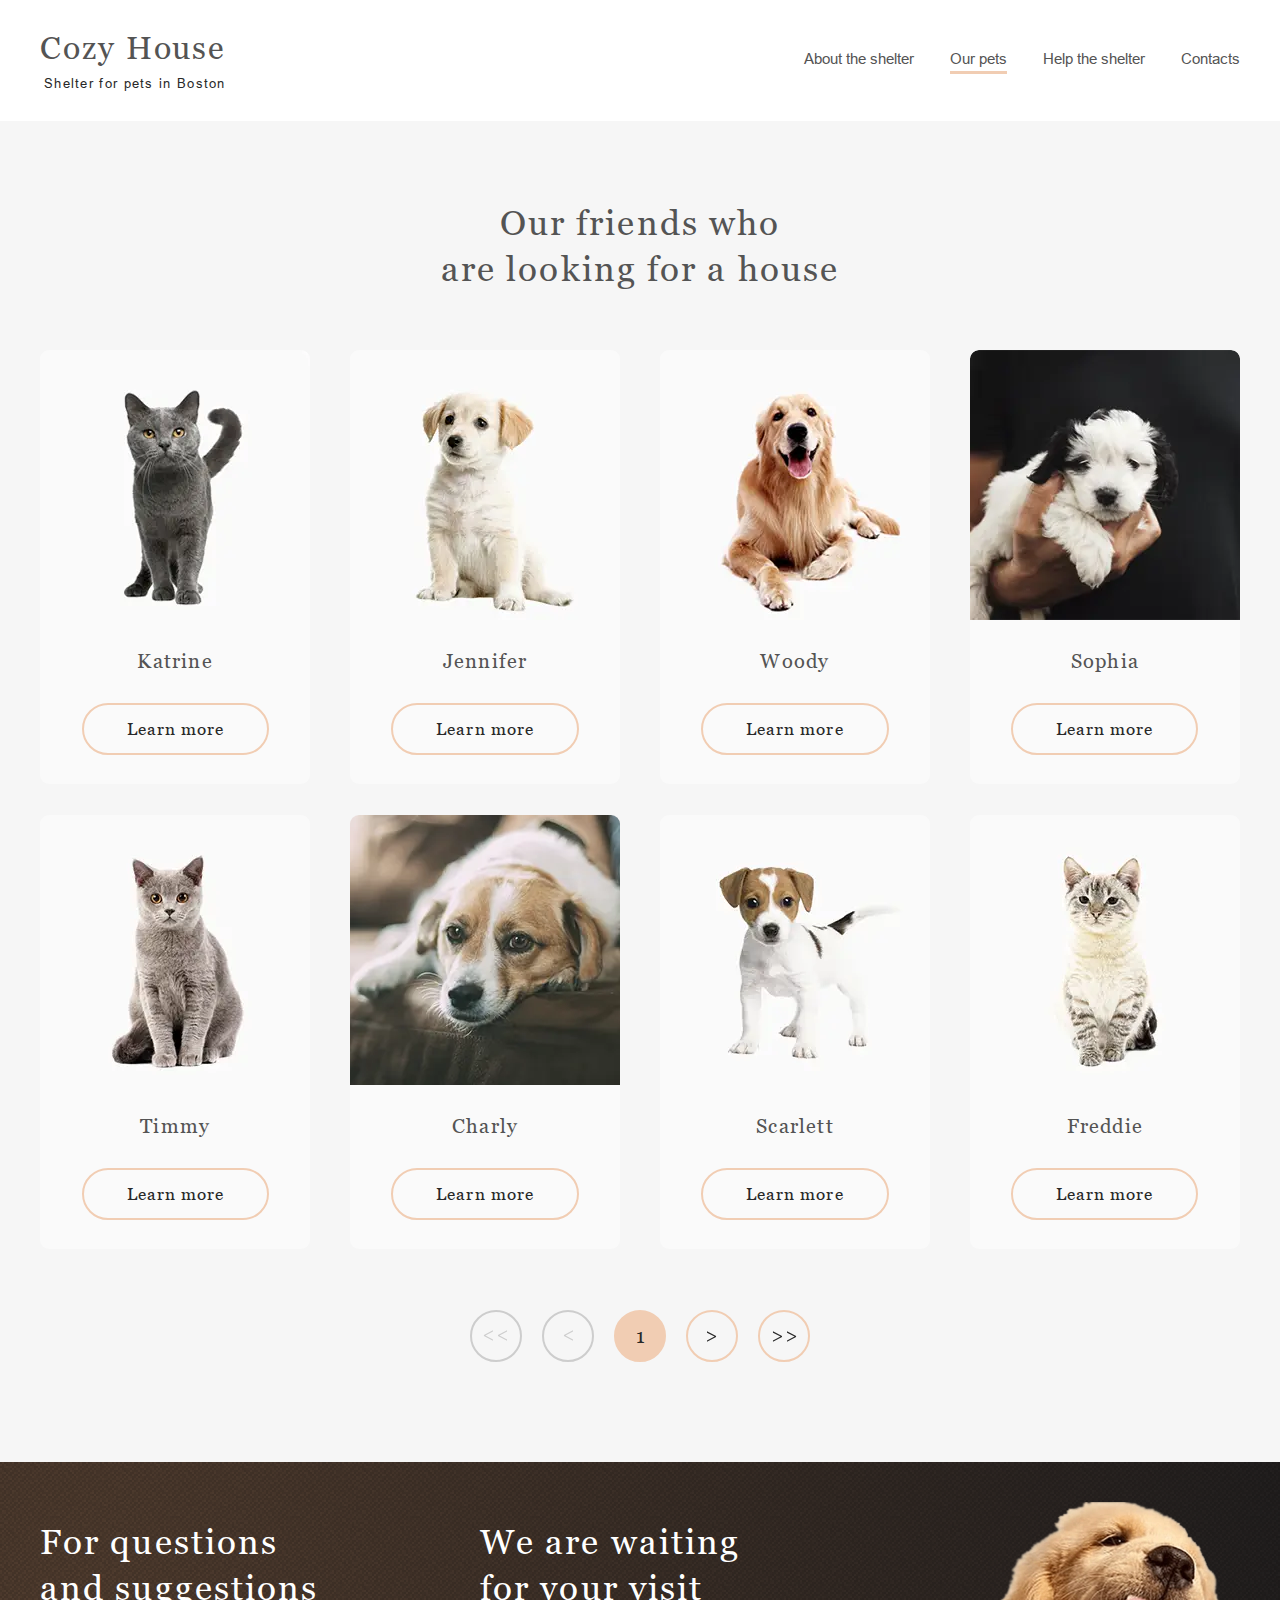
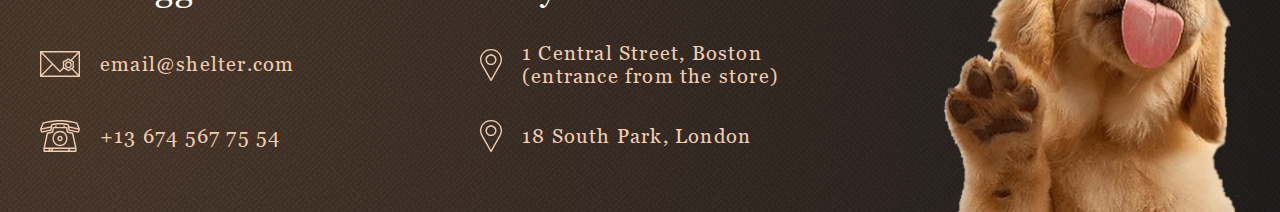
==== shelter/pets.html @ 0108ca95 "Add files via upload" ====
<!DOCTYPE html>
<html lang="en">
<head>
  <meta charset="UTF-8">
  <meta http-equiv="X-UA-Compatible" content="IE=edge">
  <meta name="viewport" content="width=device-width, initial-scale=1.0">
  <meta name="description" content="Cozy House - shelter for pets in Boston. We offer to give a chance to a little and nice puppy with an extremely wide and open heart. He or she will love you more than anybody else in the world, you will see!">
  <link rel="stylesheet" href="css/style.css">
  <link rel="icon" href="./corgi.ico">
  <title>Cozy House</title>
</head>
<body>
  <header class="header header--fixed">
    <div class="header__container container">
        <a href="index.html" class="header__logo logo logo--dark">
          Cozy House
          <span class="logo__small">Shelter for pets in&nbsp;Boston</span>
        </a>

        <nav class="header__nav nav">
          <ul class="nav__list">
            <li class="nav__item">
              <a href="index.html" class="nav__link nav__link--dark">About the shelter</a>
            </li>
            <li class="nav__item">
              <a href="pets.html" class="nav__link nav__link--active nav__link--dark">Our pets</a>
            </li>
            <li class="nav__item">
              <a href="index.html#help" class="nav__link nav__link--dark">Help the shelter</a>
            </li>
            <li class="nav__item">
              <a href="#footer" class="nav__link nav__link--dark">Contacts</a>
            </li>
          </ul>
        </nav>
    </div>
  </header>

  <main>
    <h1 class="visually-hidden">Cozy House - shelter for pets in&nbsp;Boston</h1>

    <section class="section-pets section-indent">
      <div class="container">
        <h2 class="section-pets__title title title--center">Our friends who are&nbsp;looking for a house</h2>
        <div class="section-pets__inner">
          <div class="slider slider--big">

            <ul class="slider__wrapper">
              <li class="slider__slide">
                <picture>
                  <source srcset="assets/images/katrine.webp">
                  <img class="slider__img" src="assets/images/katrine.png" width="270" height="270" alt="Katrine the cat" loading="lazy">
                </picture>

                <div class="slider__inner">
                  <h3 class="slider__title sub-title">Katrine</h3>
  
                  <button class="slider__more btn">Learn more</button>
                </div>
              </li>

              <li class="slider__slide">
                <picture>
                  <source srcset="assets/images/jennifer.webp">
                  <img class="slider__img" src="assets/images/jennifer.png" width="270" height="270" alt="Jennifer the dog" loading="lazy">
                </picture>

                <div class="slider__inner">
                  <h3 class="slider__title sub-title">Jennifer</h3>
  
                  <button class="slider__more btn">Learn more</button>
                </div>
              </li>

              <li class="slider__slide">
                <picture>
                  <source srcset="assets/images/woody.webp">
                  <img class="slider__img" src="assets/images/woody.png" width="270" height="270" alt="Woody the dog" loading="lazy">
                </picture>

                <div class="slider__inner">
                  <h3 class="slider__title sub-title">Woody</h3>
  
                  <button class="slider__more btn">Learn more</button>
                </div>
              </li>

              <li class="slider__slide">
                <picture>
                  <source srcset="assets/images/sophia.webp">
                  <img class="slider__img" src="assets/images/sophia.png" width="270" height="270" alt="Sophia the dog" loading="lazy">
                </picture>

                <div class="slider__inner">
                  <h3 class="slider__title sub-title">Sophia</h3>
  
                  <button class="slider__more btn">Learn more</button>
                </div>
              </li>

              <li class="slider__slide">
                <picture>
                  <source srcset="assets/images/timmy.webp">
                  <img class="slider__img" src="assets/images/timmy.png" width="270" height="270" alt="Timmy the cat" loading="lazy">
                </picture>

                <div class="slider__inner">
                  <h3 class="slider__title sub-title">Timmy</h3>
  
                  <button class="slider__more btn">Learn more</button>
                </div>
              </li>

              <li class="slider__slide">
                <picture>
                  <source srcset="assets/images/charly.webp">
                  <img class="slider__img" src="assets/images/charly.png" width="270" height="270" alt="Charly the dog" loading="lazy">
                </picture>

                <div class="slider__inner">
                  <h3 class="slider__title sub-title">Charly</h3>
  
                  <button class="slider__more btn">Learn more</button>
                </div>
              </li>

              <li class="slider__slide">
                <picture>
                  <source srcset="assets/images/scarlett.webp">
                  <img class="slider__img" src="assets/images/scarlett.png" width="270" height="270" alt="Scarlett the dog" loading="lazy">
                </picture>

                <div class="slider__inner">
                  <h3 class="slider__title sub-title">Scarlett</h3>
  
                  <button class="slider__more btn">Learn more</button>
                </div>
              </li>

              <li class="slider__slide">
                <picture>
                  <source srcset="assets/images/freddie.webp">
                  <img class="slider__img" src="assets/images/freddie.png" width="270" height="270" alt="Freddie the cat" loading="lazy">
                </picture>

                <div class="slider__inner">
                  <h3 class="slider__title sub-title">Freddie</h3>
  
                  <button class="slider__more btn">Learn more</button>
                </div>
              </li>
            </ul>

            <div class="slider__btns">
              <button class="slider__btn slider__btn--left-end" aria-label="First page with slides" disabled>
                <svg width="25" height="11" viewBox="0 0 25 11" fill="none" xmlns="http://www.w3.org/2000/svg">
                  <path d="M10.0055 6.08789L0.972265 10.7852V9.44727L8.48203 5.53125L0.972265 1.625V0.287109L10.0055 4.98438V6.08789ZM24.0766 6.08789L15.0434 10.7852V9.44727L22.5531 5.53125L15.0434 1.625V0.287109L24.0766 4.98438V6.08789Z" fill="currentColor"/>
                </svg>
              </button>

              <button class="slider__btn slider__btn--left" aria-label="Previosly page with slides" disabled>
                <svg width="10" height="11" viewBox="0 0 10 11" fill="none" xmlns="http://www.w3.org/2000/svg">
                  <path d="M9.04102 6.08789L0.0078125 10.7852V9.44727L7.51758 5.53125L0.0078125 1.625V0.287109L9.04102 4.98438V6.08789Z" fill="currentColor"/>
                </svg>
              </button>

              <div class="slider__pagination">
                <button class="slider__btn slider__pagination-btn slider__btn--active">1</button>
              </div>

              <button class="slider__btn slider__btn--right" aria-label="Next page with slides">
                <svg width="10" height="11" viewBox="0 0 10 11" fill="none" xmlns="http://www.w3.org/2000/svg">
                  <path d="M9.04102 6.08789L0.0078125 10.7852V9.44727L7.51758 5.53125L0.0078125 1.625V0.287109L9.04102 4.98438V6.08789Z" fill="currentColor"/>
                </svg>
              </button>

              <button class="slider__btn slider__btn--right-end" aria-label="Last page with slides">
                <svg width="25" height="11" viewBox="0 0 25 11" fill="none" xmlns="http://www.w3.org/2000/svg">
                  <path d="M10.0055 6.08789L0.972265 10.7852V9.44727L8.48203 5.53125L0.972265 1.625V0.287109L10.0055 4.98438V6.08789ZM24.0766 6.08789L15.0434 10.7852V9.44727L22.5531 5.53125L15.0434 1.625V0.287109L24.0766 4.98438V6.08789Z" fill="currentColor"/>
                </svg>
              </button>
            </div>
          </div>
        </div>
      </div>
    </section>
  </main>

  <footer class="footer" id="footer">
    <div class="footer__container container">
      <div class="footer__column contacts">
        <h2 class="footer__title title title--light">For questions and&nbsp;suggestions</h2>
        <a class="footer__link footer__link--email" href="mailto:email@shelter.com">email@shelter.com</a>
        <a class="footer__link footer__link--phone" href="tel:+136745677554">+13 674 567 75 54</a>
      </div>

      <div class="footer__column address">
        <h2 class="address__title title title--light">We are waiting for your visit</h2>
        <a class="footer__link footer__link--location" href="https://goo.gl/maps/r6TrThBDjNaEETh28" target="_blank">1 Central Street, Boston (entrance from the store)</a>
        <a class="footer__link footer__link--location" href="https://goo.gl/maps/Q8nLsqhg68Sm68zbA" target="_blank">18 South Park, London</a>
      </div>

      <picture class="footer__img">
        <source srcset="assets/images/footer-puppy.webp" type="image/webp">
        <img src="assets/images/footer-puppy.png" width="300" height="310" alt="Puppy" loading="lazy">
      </picture>
    </div>
  </footer>

  <!-- <script src="index.js" type="module"></script> -->
</body>
</html>
---- shelter/css/style.css ----
html {
  line-height: 1.15;
  /* 1 */
  -webkit-text-size-adjust: 100%;
  /* 2 */
}

/* Sections
   ========================================================================== */
/**
 * Remove the margin in all browsers.
 */
body {
  margin: 0;
}

/**
 * Render the `main` element consistently in IE.
 */
main {
  display: block;
}

/**
 * Correct the font size and margin on `h1` elements within `section` and
 * `article` contexts in Chrome, Firefox, and Safari.
 */
h1 {
  font-size: 2em;
  margin: 0.67em 0;
}

/* Grouping content
   ========================================================================== */
/**
 * 1. Add the correct box sizing in Firefox.
 * 2. Show the overflow in Edge and IE.
 */
hr {
  box-sizing: content-box;
  /* 1 */
  height: 0;
  /* 1 */
  overflow: visible;
  /* 2 */
}

/**
 * 1. Correct the inheritance and scaling of font size in all browsers.
 * 2. Correct the odd `em` font sizing in all browsers.
 */
pre {
  font-family: monospace, monospace;
  /* 1 */
  font-size: 1em;
  /* 2 */
}

/* Text-level semantics
   ========================================================================== */
/**
 * Remove the gray background on active links in IE 10.
 */
a {
  background-color: transparent;
}

/**
 * 1. Remove the bottom border in Chrome 57-
 * 2. Add the correct text decoration in Chrome, Edge, IE, Opera, and Safari.
 */
abbr[title] {
  border-bottom: none;
  /* 1 */
  text-decoration: underline;
  /* 2 */
  -webkit-text-decoration: underline dotted;
          text-decoration: underline dotted;
  /* 2 */
}

/**
 * Add the correct font weight in Chrome, Edge, and Safari.
 */
b,
strong {
  font-weight: bolder;
}

/**
 * 1. Correct the inheritance and scaling of font size in all browsers.
 * 2. Correct the odd `em` font sizing in all browsers.
 */
code,
kbd,
samp {
  font-family: monospace, monospace;
  /* 1 */
  font-size: 1em;
  /* 2 */
}

/**
 * Add the correct font size in all browsers.
 */
small {
  font-size: 80%;
}

/**
 * Prevent `sub` and `sup` elements from affecting the line height in
 * all browsers.
 */
sub,
sup {
  font-size: 75%;
  line-height: 0;
  position: relative;
  vertical-align: baseline;
}

sub {
  bottom: -0.25em;
}

sup {
  top: -0.5em;
}

/* Embedded content
   ========================================================================== */
/**
 * Remove the border on images inside links in IE 10.
 */
img {
  border-style: none;
}

/* Forms
   ========================================================================== */
/**
 * 1. Change the font styles in all browsers.
 * 2. Remove the margin in Firefox and Safari.
 */
button,
input,
optgroup,
select,
textarea {
  font-family: inherit;
  /* 1 */
  font-size: 100%;
  /* 1 */
  line-height: 1.15;
  /* 1 */
  margin: 0;
  /* 2 */
}

/**
 * Show the overflow in IE.
 * 1. Show the overflow in Edge.
 */
button,
input {
  /* 1 */
  overflow: visible;
}

/**
 * Remove the inheritance of text transform in Edge, Firefox, and IE.
 * 1. Remove the inheritance of text transform in Firefox.
 */
button,
select {
  /* 1 */
  text-transform: none;
}

/**
 * Correct the inability to style clickable types in iOS and Safari.
 */
button,
[type=button],
[type=reset],
[type=submit] {
  -webkit-appearance: button;
}

/**
 * Remove the inner border and padding in Firefox.
 */
button::-moz-focus-inner,
[type=button]::-moz-focus-inner,
[type=reset]::-moz-focus-inner,
[type=submit]::-moz-focus-inner {
  border-style: none;
  padding: 0;
}

/**
 * Restore the focus styles unset by the previous rule.
 */
button:-moz-focusring,
[type=button]:-moz-focusring,
[type=reset]:-moz-focusring,
[type=submit]:-moz-focusring {
  outline: 1px dotted ButtonText;
}

/**
 * Correct the padding in Firefox.
 */
fieldset {
  padding: 0.35em 0.75em 0.625em;
}

/**
 * 1. Correct the text wrapping in Edge and IE.
 * 2. Correct the color inheritance from `fieldset` elements in IE.
 * 3. Remove the padding so developers are not caught out when they zero out
 *    `fieldset` elements in all browsers.
 */
legend {
  box-sizing: border-box;
  /* 1 */
  color: inherit;
  /* 2 */
  display: table;
  /* 1 */
  max-width: 100%;
  /* 1 */
  padding: 0;
  /* 3 */
  white-space: normal;
  /* 1 */
}

/**
 * Add the correct vertical alignment in Chrome, Firefox, and Opera.
 */
progress {
  vertical-align: baseline;
}

/**
 * Remove the default vertical scrollbar in IE 10+.
 */
textarea {
  overflow: auto;
}

/**
 * 1. Add the correct box sizing in IE 10.
 * 2. Remove the padding in IE 10.
 */
[type=checkbox],
[type=radio] {
  box-sizing: border-box;
  /* 1 */
  padding: 0;
  /* 2 */
}

/**
 * Correct the cursor style of increment and decrement buttons in Chrome.
 */
[type=number]::-webkit-inner-spin-button,
[type=number]::-webkit-outer-spin-button {
  height: auto;
}

/**
 * 1. Correct the odd appearance in Chrome and Safari.
 * 2. Correct the outline style in Safari.
 */
[type=search] {
  -webkit-appearance: textfield;
  /* 1 */
  outline-offset: -2px;
  /* 2 */
}

/**
 * Remove the inner padding in Chrome and Safari on macOS.
 */
[type=search]::-webkit-search-decoration {
  -webkit-appearance: none;
}

/**
 * 1. Correct the inability to style clickable types in iOS and Safari.
 * 2. Change font properties to `inherit` in Safari.
 */
::-webkit-file-upload-button {
  -webkit-appearance: button;
  /* 1 */
  font: inherit;
  /* 2 */
}

/* Interactive
   ========================================================================== */
/*
 * Add the correct display in Edge, IE 10+, and Firefox.
 */
details {
  display: block;
}

/*
 * Add the correct display in all browsers.
 */
summary {
  display: list-item;
}

/* Misc
   ========================================================================== */
/**
 * Add the correct display in IE 10+.
 */
template {
  display: none;
}

/**
 * Add the correct display in IE 10.
 */
[hidden] {
  display: none;
}

@font-face {
  font-family: "Arial";
  src: url("../assets/fonts/arial-regular.woff2") format("woff2");
  font-display: swap;
  font-weight: 400;
}
@font-face {
  font-family: "Arial Italic";
  src: url("../assets/fonts/arial-italic.woff2") format("woff2");
  font-display: swap;
  font-weight: 400;
  font-style: italic;
}
@font-face {
  font-family: "Georgia";
  src: url("../assets/fonts/georgia-regular.woff2") format("woff2");
  font-display: swap;
  font-weight: 400;
}
@font-face {
  font-family: "Georgia";
  src: url("../assets/fonts/georgia-bold.woff2") format("woff2");
  font-display: swap;
  font-weight: 700;
}
@font-face {
  font-family: "Georgia";
  src: url("../assets/fonts/georgia-italic.woff2") format("woff2");
  font-display: swap;
  font-style: italic;
}
:root {
  --container-padding: 20px;
  --container-padding-tablet: 30px;
  --container-padding-mobile: 10px;
  --main-font-size: 15px;
  --font-family: "Georgia", serif;
  --secondary-font-family: "Arial", sans-serif;
  --color-primary: #f1cdb3;
  --color-primary-light: #fddcc4;
  --color-black: #000000;
  --color-white: #ffffff;
  --color-alabaster: #fafafa;
  --color-asphalt: #545454;
  --color-gray: #4c4c4c;
  --color-dark-gray: #292929;
  --color-light-gray: #f6f6f6;
  --color-silver: #cdcdcd;
  --burger-width: 50px;
  --burger-height: 26px;
  --burger-line-height: 2px;
  --transition-delay: 0.4s ease-in-out;
}

html {
  box-sizing: border-box;
  scroll-behavior: smooth;
}

*,
*::before,
*::after {
  box-sizing: border-box;
}

html,
body {
  margin: 0;
  padding: 0;
  overflow-x: hidden;
}

body {
  display: flex;
  flex-direction: column;
  justify-content: space-between;
  width: 100%;
  height: 100%;
  min-height: 100vh;
  font-family: var(--font-family);
  font-size: var(--main-font-size);
  font-style: normal;
  font-weight: 400;
  line-height: 160%;
  color: var(--color-gray);
  background-color: var(--color-white);
}

a {
  color: inherit;
  text-decoration: none;
}

img,
video {
  display: block;
  max-width: 100%;
  height: auto;
}

button,
input,
textarea,
select {
  font: inherit;
}

textarea {
  resize: none;
}

button,
[type=button],
[type=reset],
[type=submit] {
  -webkit-appearance: none;
     -moz-appearance: none;
          appearance: none;
}

.visually-hidden {
  position: absolute;
  width: 1px;
  height: 1px;
  margin: -1px;
  border: 0;
  padding: 0;
  clip: rect(0 0 0 0);
  overflow: hidden;
}

.scroll-lock {
  overflow: hidden;
  position: fixed;
}

.wrapper,
.container {
  width: 100%;
  max-width: 1240px;
  margin: 0 auto;
}

.wrapper {
  position: relative;
}

.container {
  padding: 0 var(--container-padding);
}

.section-indent {
  padding: 80px 0 100px;
}

@media (max-width: 1279px) {
  .container {
    padding: 0 var(--container-padding-tablet);
  }
}
@media (max-width: 767px) {
  .container {
    padding: 0 var(--container-padding);
  }
}
.logo {
  min-width: 185px;
  max-width: 187px;
  font-size: 32px;
  line-height: 110%;
  letter-spacing: 0.06em;
  color: var(--color-primary);
  transition: opacity var(--transition-delay);
}
.logo__small {
  display: block;
  margin-top: 11px;
  padding-left: 4px;
  font-family: var(--secondary-font-family);
  font-size: 13px;
  line-height: 110%;
  letter-spacing: 0.1em;
  color: var(--color-white);
}
.logo--dark {
  color: var(--color-asphalt);
}
.logo--dark .logo__small {
  color: var(--color-dark-gray);
}
.logo:hover {
  opacity: 0.7;
}

.title {
  max-width: 400px;
  margin: 0;
  font-size: 35px;
  line-height: 130%;
  font-weight: 400;
  letter-spacing: 0.06em;
  color: var(--color-asphalt);
}
.title--center {
  margin: 0 auto;
  text-align: center;
}
.title--light {
  color: var(--color-white);
}

.sub-title {
  margin: 0;
  font-size: 20px;
  font-weight: 400;
  letter-spacing: 0.06em;
  color: var(--color-asphalt);
}

@media (max-width: 767px) {
  .title {
    max-width: 300px;
    font-size: 25px;
  }
}
.btn {
  padding: 0;
  border: none;
  font-family: inherit;
  background: transparent;
  cursor: pointer;
  display: inline-block;
  padding: 12px 43px;
  border: 2px solid var(--color-primary);
  border-radius: 100px;
  font-size: 17px;
  letter-spacing: 0.06em;
  color: var(--color-dark-gray);
  background-color: transparent;
  transition: background-color var(--transition-delay);
}
.btn:hover {
  border-color: var(--color-primary-light);
  background-color: var(--color-primary-light);
}
.btn--fill {
  border-color: transparent;
  color: var(--color-gold);
  background-color: var(--color-primary);
}
.btn--fill:hover {
  border-color: transparent;
}
.btn:active {
  opacity: 0.7;
}

.slider {
  position: relative;
  display: flex;
  align-items: center;
  padding: 40px 0;
}
.slider__wrapper {
  margin: 0;
  padding: 0;
  list-style: none;
  display: flex;
  flex-wrap: wrap;
  justify-content: center;
  -moz-column-gap: 9.09%;
       column-gap: 9.09%;
  max-width: 990px;
  width: 100%;
  margin: 0 auto;
}
.slider__btn {
  display: flex;
  justify-content: center;
  align-items: center;
  flex-shrink: 0;
  width: 52px;
  height: 52px;
  border: 2px solid var(--color-primary);
  border-radius: 50%;
  color: var(--color-dark-gray);
  background-color: transparent;
  transition: background-color var(--transition-delay), border var(--transition-delay);
  cursor: pointer;
}
.slider__btn--left {
  transform: rotate(180deg);
}
.slider__btn[disabled] {
  border-color: var(--color-silver);
  color: var(--color-silver);
  cursor: auto;
}
.slider__btn:hover:not([disabled], .slider__btn--active) {
  border-color: var(--color-primary-light);
  background-color: var(--color-primary-light);
}
.slider__btn--active {
  background-color: var(--color-primary);
  cursor: auto;
}
.slider__slide {
  max-width: 270px;
  border-radius: 9px;
  text-align: center;
  background-color: var(--color-alabaster);
  transition: background-color var(--transition-delay), box-shadow var(--transition-delay);
  overflow: hidden;
  cursor: pointer;
}
.slider__slide:hover {
  background-color: var(--color-white);
  box-shadow: 0 2px 35px 14px rgba(13, 13, 13, 0.04);
}
.slider__slide:hover .slider__more {
  border-color: var(--color-primary-light);
  background-color: var(--color-primary-light);
}
.slider__img {
  height: 100%;
  max-height: 270px;
}
.slider__inner {
  padding: 29px 41px;
}
.slider__title {
  margin-bottom: 30px;
}

.slider--big {
  flex-wrap: wrap;
  padding-bottom: 0;
}
.slider--big .slider__wrapper {
  display: grid;
  grid-template-columns: repeat(auto-fit, minmax(270px, 1fr));
  justify-items: center;
  max-width: 100%;
  margin-bottom: 61px;
  -moz-column-gap: 3.3%;
       column-gap: 3.3%;
  row-gap: 31px;
}
.slider--big .slider__btns {
  display: flex;
  flex-wrap: wrap;
  -moz-column-gap: 20px;
       column-gap: 20px;
  margin: 0 auto;
}
.slider--big .slider__pagination-btn {
  font-size: 20px;
}
.slider--big .slider__btn--left-end {
  transform: rotate(180deg);
}

.header {
  position: relative;
}
.header__container {
  position: absolute;
  left: 50%;
  transform: translateX(-50%);
  display: flex;
  flex-wrap: wrap;
  justify-content: space-between;
  align-items: center;
  padding: 60px var(--container-padding);
}
.header--fixed {
  position: fixed;
  width: 100%;
  background-color: var(--color-white);
  z-index: 10;
}
.header--fixed .header__container {
  position: static;
  left: auto;
  padding-top: 30px;
  padding-bottom: 30px;
  transform: none;
}

.nav__list {
  margin: 0;
  padding: 0;
  list-style: none;
  display: flex;
  flex-wrap: wrap;
}
.nav__item:not(:last-child) {
  margin-right: 36px;
}
.nav__link {
  display: block;
  font-family: var(--secondary-font-family);
  color: var(--color-silver);
  transition: color var(--transition-delay);
}
.nav__link:hover:not(.nav__link--active) {
  color: var(--color-alabaster);
}
.nav__link--active {
  border-bottom: 3px solid var(--color-primary);
  color: var(--color-alabaster);
  cursor: inherit;
}
.nav__link--dark {
  color: var(--color-asphalt);
}
.nav__link--dark:hover:not(.nav__link--active) {
  color: var(--color-dark-gray);
}

.section-pets {
  padding-top: 200px;
  background-color: #f6f6f6;
}
.section-pets__title {
  margin-bottom: 19px;
}

.hero {
  padding-top: 180px;
  background: url("../assets/images/noise_transparent@2x.png"), radial-gradient(100% 215.42% at 0% 0%, #5B483A 0%, #262425 100%);
}
.hero__container {
  display: flex;
  flex-wrap: wrap;
  justify-content: center;
  gap: 120px 42px;
}
.hero__descr {
  max-width: 460px;
  padding-top: 163px;
}
.hero__slogan {
  display: block;
  max-width: 310px;
  margin-bottom: 42px;
  font-size: 44px;
  line-height: 130%;
  font-weight: 400;
  color: var(--color-white);
}
.hero__text {
  margin-bottom: 42px;
  font-family: var(--secondary-font-family);
  color: var(--color-silver);
}

.about__container {
  display: flex;
  flex-wrap: wrap;
  justify-content: center;
  gap: 80px 120px;
  max-width: 851px;
  padding: 0;
}
.about__text-wrapper {
  max-width: 430px;
  padding-top: 15px;
}
.about__title {
  margin-bottom: 23px;
}
.about__text {
  margin: 0;
  font-family: var(--secondary-font-family);
}
.about__text:not(:last-child) {
  margin-bottom: 25px;
}

.our-friends {
  background-color: var(--color-light-gray);
}
.our-friends__slider {
  margin-bottom: 21px;
}
.our-friends__title {
  margin-bottom: 19px;
}
.our-friends__btn {
  display: block;
  max-width: 262px;
  margin: 0 auto;
}

.help__title {
  max-width: 340px;
  margin-bottom: 59px;
}
.help__list {
  margin: 0;
  padding: 0;
  list-style: none;
  display: flex;
  flex-wrap: wrap;
  justify-content: center;
  gap: 55px 11.63%;
  max-width: 1026px;
  margin: 0 auto;
}
.help__item {
  min-width: 60px;
  max-width: 168px;
  padding-top: 90px;
  font-size: 20px;
  line-height: 115%;
  text-align: center;
  letter-spacing: 0.06em;
  background-image: url("../assets/images/icon-pet-food.svg");
  background-repeat: no-repeat;
  background-size: 60px 60px;
  background-position: center top;
}
.help__item:nth-child(2) {
  background-image: url("../assets/images/icon-transportation.svg");
}
.help__item:nth-child(3) {
  background-image: url("../assets/images/icon-toys.svg");
}
.help__item:nth-child(4) {
  background-image: url("../assets/images/icon-bowls-and-cups.svg");
}
.help__item:nth-child(5) {
  background-image: url("../assets/images/icon-shampoos.svg");
}
.help__item:nth-child(6) {
  background-image: url("../assets/images/icon-vitamins.svg");
}
.help__item:nth-child(7) {
  background-image: url("../assets/images/icon-medicines.svg");
}
.help__item:nth-child(8) {
  background-image: url("../assets/images/icon-collars-leashes.svg");
}
.help__item:nth-child(9) {
  background-image: url("../assets/images/icon-sleeping-area.svg");
}

.in-addition {
  background-color: var(--color-light-gray);
}
.in-addition__container {
  display: flex;
  flex-wrap: wrap;
  justify-content: center;
  gap: 60px 30px;
  max-width: 953px;
}
.in-addition__img {
  padding-top: 11px;
}
.in-addition__info-wrapper {
  max-width: 378px;
}
.in-addition__title {
  max-width: 300px;
  margin-bottom: 16px;
  letter-spacing: 0.06em;
}
.in-addition__descr {
  margin: 0;
  margin-bottom: 16px;
  letter-spacing: 0.06em;
}
.in-addition__card {
  display: inline-block;
  margin-bottom: 20px;
  padding: 10px 15px 10px 60px;
  border-radius: 9px;
  font-size: 20px;
  line-height: 115%;
  letter-spacing: 0.06em;
  color: var(--color-asphalt);
  background-color: var(--color-primary);
  background-image: url("../assets/images/icon-credit-card.svg");
  background-repeat: no-repeat;
  background-position: 5% center;
  transition: background-color var(--transition-delay);
}
.in-addition__card:hover {
  background-color: var(--color-primary-light);
}
.in-addition__info {
  margin: 0;
  font-family: var(--secondary-font-family);
  font-size: 12px;
  line-height: 18px;
  font-style: italic;
  color: #b2b2b2;
}

.address__title {
  margin-bottom: 32px;
}

.footer {
  padding-top: 40px;
  background: url("../assets/images/noise_transparent@2x.png"), radial-gradient(110.67% 538.64% at 5.73% 50%, #513D2F 0%, #1A1A1C 100%);
}
.footer__container {
  display: grid;
  grid-template-columns: repeat(auto-fit, minmax(270px, 1fr));
  -moz-column-gap: 10%;
       column-gap: 10%;
  row-gap: 65px;
}
.footer__column {
  padding-top: 17px;
  font-style: normal;
}
.footer__img {
  justify-self: end;
}
.footer__title {
  margin-bottom: 38px;
}
.footer__link {
  display: flex;
  align-items: center;
  min-height: 32px;
  font-size: 20px;
  line-height: 115%;
  letter-spacing: 0.06em;
  color: var(--color-primary);
  transition: opacity var(--transition-delay);
}
.footer__link::before {
  content: "";
  display: inline-block;
  min-width: 22px;
  height: 32px;
  margin-right: 20px;
  background-image: url("../assets/images/icon-marker.svg");
  background-repeat: no-repeat;
  background-position: left center;
}
.footer__link--email::before {
  width: 40px;
  background-image: url("../assets/images/icon-email.svg");
}
.footer__link--phone::before {
  width: 40px;
  background-image: url("../assets/images/icon-phone.svg");
}
.footer__link:not(:last-child) {
  margin-bottom: 40px;
}
.footer__link--location:not(:last-child) {
  margin-bottom: 32px;
}
.footer__link:hover {
  opacity: 0.7;
}/*# sourceMappingURL=style.css.map */
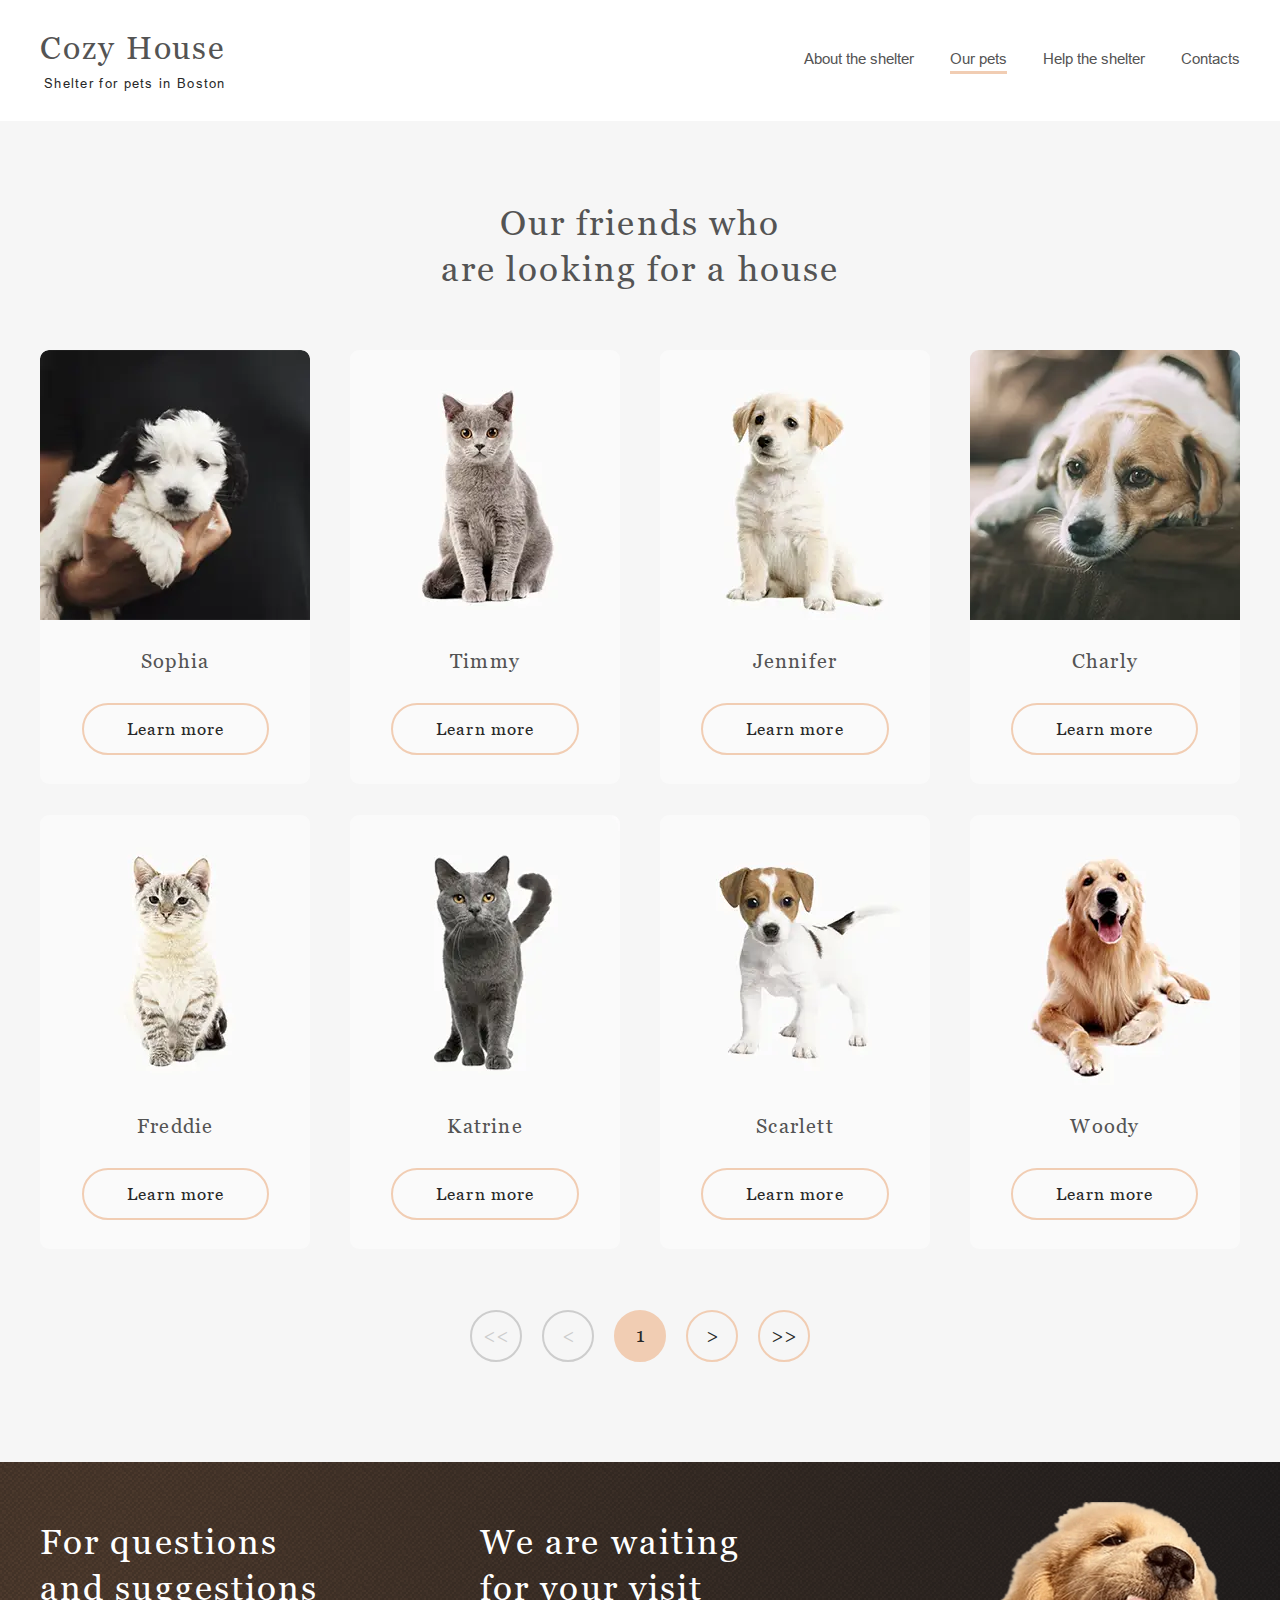
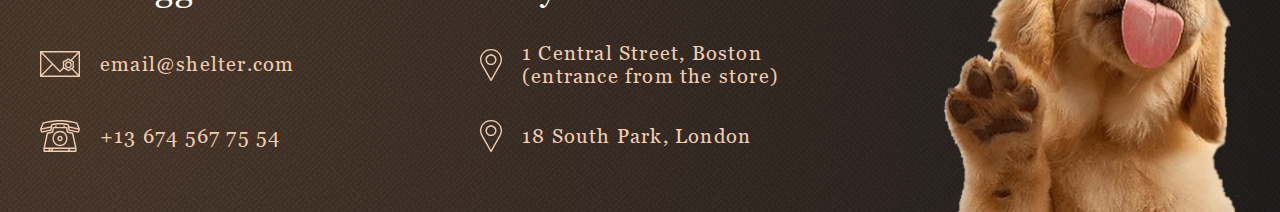
==== commit 41c4eabf: "Add files via upload" ====
--- a/shelter/pets.html
+++ b/shelter/pets.html
@@ -6,10 +6,10 @@
   <meta name="viewport" content="width=device-width, initial-scale=1.0">
   <meta name="description" content="Cozy House - shelter for pets in Boston. We offer to give a chance to a little and nice puppy with an extremely wide and open heart. He or she will love you more than anybody else in the world, you will see!">
   <link rel="stylesheet" href="css/style.css">
-  <link rel="icon" href="./corgi.ico">
+  <link rel="icon" href="./favicon.ico">
   <title>Cozy House</title>
 </head>
-<body>
+<body class="body">
   <header class="header header--fixed">
     <div class="header__container container">
         <a href="index.html" class="header__logo logo logo--dark">
@@ -17,7 +17,16 @@
           <span class="logo__small">Shelter for pets in&nbsp;Boston</span>
         </a>
 
+        <button class="header__burger burger burger--dark">
+          <span class="burger__line"></span>
+        </button>
+
         <nav class="header__nav nav">
+          <a href="index.html" class="nav__logo logo logo--dark">
+            Cozy House
+            <span class="logo__small">Shelter for pets in&nbsp;Boston</span>
+          </a>
+
           <ul class="nav__list">
             <li class="nav__item">
               <a href="index.html" class="nav__link nav__link--dark">About the shelter</a>
@@ -46,122 +55,16 @@
           <div class="slider slider--big">
 
             <ul class="slider__wrapper">
-              <li class="slider__slide">
-                <picture>
-                  <source srcset="assets/images/katrine.webp">
-                  <img class="slider__img" src="assets/images/katrine.png" width="270" height="270" alt="Katrine the cat" loading="lazy">
-                </picture>
-
-                <div class="slider__inner">
-                  <h3 class="slider__title sub-title">Katrine</h3>
-  
-                  <button class="slider__more btn">Learn more</button>
-                </div>
-              </li>
-
-              <li class="slider__slide">
-                <picture>
-                  <source srcset="assets/images/jennifer.webp">
-                  <img class="slider__img" src="assets/images/jennifer.png" width="270" height="270" alt="Jennifer the dog" loading="lazy">
-                </picture>
-
-                <div class="slider__inner">
-                  <h3 class="slider__title sub-title">Jennifer</h3>
-  
-                  <button class="slider__more btn">Learn more</button>
-                </div>
-              </li>
-
-              <li class="slider__slide">
-                <picture>
-                  <source srcset="assets/images/woody.webp">
-                  <img class="slider__img" src="assets/images/woody.png" width="270" height="270" alt="Woody the dog" loading="lazy">
-                </picture>
-
-                <div class="slider__inner">
-                  <h3 class="slider__title sub-title">Woody</h3>
-  
-                  <button class="slider__more btn">Learn more</button>
-                </div>
-              </li>
-
-              <li class="slider__slide">
-                <picture>
-                  <source srcset="assets/images/sophia.webp">
-                  <img class="slider__img" src="assets/images/sophia.png" width="270" height="270" alt="Sophia the dog" loading="lazy">
-                </picture>
-
-                <div class="slider__inner">
-                  <h3 class="slider__title sub-title">Sophia</h3>
-  
-                  <button class="slider__more btn">Learn more</button>
-                </div>
-              </li>
-
-              <li class="slider__slide">
-                <picture>
-                  <source srcset="assets/images/timmy.webp">
-                  <img class="slider__img" src="assets/images/timmy.png" width="270" height="270" alt="Timmy the cat" loading="lazy">
-                </picture>
-
-                <div class="slider__inner">
-                  <h3 class="slider__title sub-title">Timmy</h3>
-  
-                  <button class="slider__more btn">Learn more</button>
-                </div>
-              </li>
-
-              <li class="slider__slide">
-                <picture>
-                  <source srcset="assets/images/charly.webp">
-                  <img class="slider__img" src="assets/images/charly.png" width="270" height="270" alt="Charly the dog" loading="lazy">
-                </picture>
-
-                <div class="slider__inner">
-                  <h3 class="slider__title sub-title">Charly</h3>
-  
-                  <button class="slider__more btn">Learn more</button>
-                </div>
-              </li>
-
-              <li class="slider__slide">
-                <picture>
-                  <source srcset="assets/images/scarlett.webp">
-                  <img class="slider__img" src="assets/images/scarlett.png" width="270" height="270" alt="Scarlett the dog" loading="lazy">
-                </picture>
-
-                <div class="slider__inner">
-                  <h3 class="slider__title sub-title">Scarlett</h3>
-  
-                  <button class="slider__more btn">Learn more</button>
-                </div>
-              </li>
-
-              <li class="slider__slide">
-                <picture>
-                  <source srcset="assets/images/freddie.webp">
-                  <img class="slider__img" src="assets/images/freddie.png" width="270" height="270" alt="Freddie the cat" loading="lazy">
-                </picture>
-
-                <div class="slider__inner">
-                  <h3 class="slider__title sub-title">Freddie</h3>
-  
-                  <button class="slider__more btn">Learn more</button>
-                </div>
-              </li>
+              
             </ul>
 
             <div class="slider__btns">
               <button class="slider__btn slider__btn--left-end" aria-label="First page with slides" disabled>
-                <svg width="25" height="11" viewBox="0 0 25 11" fill="none" xmlns="http://www.w3.org/2000/svg">
-                  <path d="M10.0055 6.08789L0.972265 10.7852V9.44727L8.48203 5.53125L0.972265 1.625V0.287109L10.0055 4.98438V6.08789ZM24.0766 6.08789L15.0434 10.7852V9.44727L22.5531 5.53125L15.0434 1.625V0.287109L24.0766 4.98438V6.08789Z" fill="currentColor"/>
-                </svg>
+                  &lt;&lt;
               </button>
 
               <button class="slider__btn slider__btn--left" aria-label="Previosly page with slides" disabled>
-                <svg width="10" height="11" viewBox="0 0 10 11" fill="none" xmlns="http://www.w3.org/2000/svg">
-                  <path d="M9.04102 6.08789L0.0078125 10.7852V9.44727L7.51758 5.53125L0.0078125 1.625V0.287109L9.04102 4.98438V6.08789Z" fill="currentColor"/>
-                </svg>
+                &lt;
               </button>
 
               <div class="slider__pagination">
@@ -169,14 +72,11 @@
               </div>
 
               <button class="slider__btn slider__btn--right" aria-label="Next page with slides">
-                <svg width="10" height="11" viewBox="0 0 10 11" fill="none" xmlns="http://www.w3.org/2000/svg">
-                  <path d="M9.04102 6.08789L0.0078125 10.7852V9.44727L7.51758 5.53125L0.0078125 1.625V0.287109L9.04102 4.98438V6.08789Z" fill="currentColor"/>
-                </svg>
+                &gt;
               </button>
 
               <button class="slider__btn slider__btn--right-end" aria-label="Last page with slides">
-                <svg width="25" height="11" viewBox="0 0 25 11" fill="none" xmlns="http://www.w3.org/2000/svg">
-                  <path d="M10.0055 6.08789L0.972265 10.7852V9.44727L8.48203 5.53125L0.972265 1.625V0.287109L10.0055 4.98438V6.08789ZM24.0766 6.08789L15.0434 10.7852V9.44727L22.5531 5.53125L15.0434 1.625V0.287109L24.0766 4.98438V6.08789Z" fill="currentColor"/>
+                  &gt;&gt;
                 </svg>
               </button>
             </div>
@@ -189,7 +89,7 @@
   <footer class="footer" id="footer">
     <div class="footer__container container">
       <div class="footer__column contacts">
-        <h2 class="footer__title title title--light">For questions and&nbsp;suggestions</h2>
+        <h2 class="footer__title title title--light">For questions and suggestions</h2>
         <a class="footer__link footer__link--email" href="mailto:email@shelter.com">email@shelter.com</a>
         <a class="footer__link footer__link--phone" href="tel:+136745677554">+13 674 567 75 54</a>
       </div>
@@ -200,13 +100,39 @@
         <a class="footer__link footer__link--location" href="https://goo.gl/maps/Q8nLsqhg68Sm68zbA" target="_blank">18 South Park, London</a>
       </div>
 
-      <picture class="footer__img">
+      <picture class="footer__picture">
         <source srcset="assets/images/footer-puppy.webp" type="image/webp">
-        <img src="assets/images/footer-puppy.png" width="300" height="310" alt="Puppy" loading="lazy">
+        <img class="footer__img" src="assets/images/footer-puppy.png" width="300" height="310" alt="Puppy" loading="lazy">
       </picture>
     </div>
   </footer>
 
-  <!-- <script src="index.js" type="module"></script> -->
+  <section class="popup">
+    <button class="popup__btn" aria-label="Close popup"></button>
+
+    <div class="popup__content">
+      <picture class="popup__picture">
+        <source srcset="assets/images/jennifer.webp">
+        <img class="popup__img" src="assets/images/jennifer.png" width="500" height="500" alt="Jennifer the cat" loading="lazy">
+      </picture>
+
+      <div class="popup__description">
+        <h2 class="popup__title">Jennifer</h2>
+
+        <p class="popup__type">Dog - Labrador</p>
+
+        <p class="popup__descr">Jennifer is a sweet 2 months old Labrador that is patiently waiting to find a new forever home. This girl really enjoys being able to go outside to run and play, but won't hesitate to play up a storm in the house if she has all of her favorite toys.</p>
+
+        <ul class="popup__list">
+          <li class="popup__item"><span class="popup__bold">Age: </span><span class="popup__normal">2 months</span></li>
+          <li class="popup__item"><span class="popup__bold">Inoculations: </span><span class="popup__normal">none</span></li>
+          <li class="popup__item"><span class="popup__bold">Diseases: </span><span class="popup__normal">none</span></li>
+          <li class="popup__item"><span class="popup__bold">Parasites: </span><span class="popup__normal">none</span></li>
+        </ul>
+      </div>
+    </div>
+  </section>
+
+  <script src="index.js" type="module"></script>
 </body>
 </html>--- a/shelter/css/style.css
+++ b/shelter/css/style.css
@@ -379,8 +379,8 @@
   --color-dark-gray: #292929;
   --color-light-gray: #f6f6f6;
   --color-silver: #cdcdcd;
-  --burger-width: 50px;
-  --burger-height: 26px;
+  --burger-width: 30px;
+  --burger-height: 22px;
   --burger-line-height: 2px;
   --transition-delay: 0.4s ease-in-out;
 }
@@ -397,13 +397,13 @@
 }
 
 html,
-body {
+.body {
   margin: 0;
   padding: 0;
   overflow-x: hidden;
 }
 
-body {
+.body {
   display: flex;
   flex-direction: column;
   justify-content: space-between;
@@ -467,18 +467,18 @@
   position: fixed;
 }
 
-.wrapper,
+.scroll-lock-overflow {
+  overflow: hidden;
+}
+
+.hidden {
+  display: none;
+}
+
 .container {
   width: 100%;
   max-width: 1240px;
   margin: 0 auto;
-}
-
-.wrapper {
-  position: relative;
-}
-
-.container {
   padding: 0 var(--container-padding);
 }
 
@@ -493,7 +493,15 @@
 }
 @media (max-width: 767px) {
   .container {
-    padding: 0 var(--container-padding);
+    padding: 0 var(--container-padding-mobile);
+  }
+
+  .section-indent {
+    padding: 42px 0;
+  }
+
+  .mobile-only {
+    display: block;
   }
 }
 .logo {
@@ -552,8 +560,10 @@
 
 @media (max-width: 767px) {
   .title {
-    max-width: 300px;
+    max-width: 290px;
+    margin: 0 auto;
     font-size: 25px;
+    text-align: center;
   }
 }
 .btn {
@@ -592,20 +602,28 @@
   position: relative;
   display: flex;
   align-items: center;
-  padding: 40px 0;
+}
+.slider__container {
+  width: 990px;
+  margin: 0 auto;
+  overflow: hidden;
 }
 .slider__wrapper {
   margin: 0;
   padding: 0;
   list-style: none;
   display: flex;
-  flex-wrap: wrap;
-  justify-content: center;
   -moz-column-gap: 9.09%;
        column-gap: 9.09%;
   max-width: 990px;
   width: 100%;
   margin: 0 auto;
+}
+.slider__wrapper--carousel {
+  position: relative;
+  left: -990px;
+  -moz-column-gap: 0;
+       column-gap: 0;
 }
 .slider__btn {
   display: flex;
@@ -616,6 +634,7 @@
   height: 52px;
   border: 2px solid var(--color-primary);
   border-radius: 50%;
+  font-size: 20px;
   color: var(--color-dark-gray);
   background-color: transparent;
   transition: background-color var(--transition-delay), border var(--transition-delay);
@@ -636,6 +655,15 @@
 .slider__btn--active {
   background-color: var(--color-primary);
   cursor: auto;
+}
+.slider__slide-wrapper {
+  display: flex;
+  -moz-column-gap: 9.09%;
+       column-gap: 9.09%;
+  justify-content: center;
+  flex-shrink: 0;
+  width: 100%;
+  padding: 40px 0;
 }
 .slider__slide {
   max-width: 270px;
@@ -674,10 +702,12 @@
   grid-template-columns: repeat(auto-fit, minmax(270px, 1fr));
   justify-items: center;
   max-width: 100%;
-  margin-bottom: 61px;
+  margin-bottom: 21px;
+  padding: 40px 0;
   -moz-column-gap: 3.3%;
        column-gap: 3.3%;
   row-gap: 31px;
+  overflow-y: hidden;
 }
 .slider--big .slider__btns {
   display: flex;
@@ -686,13 +716,444 @@
        column-gap: 20px;
   margin: 0 auto;
 }
-.slider--big .slider__pagination-btn {
+.slider--big .slider__btn {
+  padding-bottom: 4px;
+}
+.slider--big .slider__btn--left {
+  transform: rotate(0);
+}
+
+@media (max-width: 1279px) {
+  .slider__container {
+    width: 580px;
+  }
+  .slider__wrapper {
+    -moz-column-gap: 0;
+         column-gap: 0;
+    max-width: 580px;
+  }
+  .slider__wrapper--carousel {
+    left: -580px;
+  }
+  .slider__slide-wrapper {
+    -moz-column-gap: 7%;
+         column-gap: 7%;
+  }
+  .slider__slide-wrapper .slider__slide:last-of-type {
+    display: none;
+  }
+
+  .slider--big {
+    max-width: 602px;
+    margin: 0 auto;
+    padding-top: 10px;
+  }
+  .slider--big .slider__wrapper {
+    grid-template-columns: repeat(2, 1fr);
+    margin: 0 auto;
+    margin-bottom: 41px;
+  }
+}
+@media (max-width: 767px) {
+  .slider {
+    flex-wrap: wrap;
+    justify-content: center;
+    -moz-column-gap: 80px;
+         column-gap: 80px;
+    row-gap: 21px;
+    padding: 22px 0;
+  }
+  .slider.our-friends__slider {
+    max-width: 300px;
+  }
+  .slider__container {
+    width: 300px;
+  }
+  .slider__wrapper {
+    -moz-column-gap: 0;
+         column-gap: 0;
+    max-width: 300px;
+  }
+  .slider__wrapper--carousel {
+    left: -300px;
+  }
+  .slider__slide-wrapper {
+    -moz-column-gap: 0;
+         column-gap: 0;
+  }
+  .slider__slide-wrapper .slider__slide:nth-of-type(-n+1) {
+    display: none;
+  }
+  .slider__btn {
+    order: 2;
+  }
+
+  .slider--big {
+    row-gap: 2px;
+  }
+  .slider--big .slider__wrapper {
+    grid-template-columns: 1fr;
+  }
+  .slider--big .slider__btns {
+    -moz-column-gap: 10px;
+         column-gap: 10px;
+  }
+  .slider--big .slider__btn {
+    order: 0;
+  }
+}
+.transition-right {
+  -webkit-animation-name: move-right;
+          animation-name: move-right;
+  -webkit-animation-duration: 0.6s;
+          animation-duration: 0.6s;
+  -webkit-animation-timing-function: ease-in;
+          animation-timing-function: ease-in;
+}
+
+.transition-left {
+  -webkit-animation-name: move-left;
+          animation-name: move-left;
+  -webkit-animation-duration: 0.8s;
+          animation-duration: 0.8s;
+  -webkit-animation-timing-function: ease-in;
+          animation-timing-function: ease-in;
+}
+
+@-webkit-keyframes move-right {
+  from {
+    left: -900px;
+  }
+  to {
+    left: -1800px;
+  }
+}
+
+@keyframes move-right {
+  from {
+    left: -900px;
+  }
+  to {
+    left: -1800px;
+  }
+}
+@-webkit-keyframes move-left {
+  from {
+    left: -900px;
+  }
+  to {
+    left: 0px;
+  }
+}
+@keyframes move-left {
+  from {
+    left: -900px;
+  }
+  to {
+    left: 0px;
+  }
+}
+@media (max-width: 1279px) {
+  @-webkit-keyframes move-right {
+    from {
+      left: -580px;
+    }
+    to {
+      left: -1160px;
+    }
+  }
+  @keyframes move-right {
+    from {
+      left: -580px;
+    }
+    to {
+      left: -1160px;
+    }
+  }
+  @-webkit-keyframes move-left {
+    from {
+      left: -580px;
+    }
+    to {
+      left: 0px;
+    }
+  }
+  @keyframes move-left {
+    from {
+      left: -580px;
+    }
+    to {
+      left: 0px;
+    }
+  }
+}
+@media (max-width: 767px) {
+  @-webkit-keyframes move-right {
+    from {
+      left: -300px;
+    }
+    to {
+      left: -600px;
+    }
+  }
+  @keyframes move-right {
+    from {
+      left: -300px;
+    }
+    to {
+      left: -600px;
+    }
+  }
+  @-webkit-keyframes move-left {
+    from {
+      left: -300px;
+    }
+    to {
+      left: 0px;
+    }
+  }
+  @keyframes move-left {
+    from {
+      left: -300px;
+    }
+    to {
+      left: 0px;
+    }
+  }
+}
+.burger {
+  padding: 0;
+  border: none;
+  font-family: inherit;
+  background: transparent;
+  cursor: pointer;
+  position: relative;
+  border: none;
+  padding: 0;
+  width: var(--burger-width);
+  height: var(--burger-height);
+  color: var(--color-primary);
+  background-color: transparent;
+  cursor: pointer;
+  display: none;
+}
+.burger--dark {
+  color: var(--color-black);
+}
+.burger::before, .burger::after {
+  content: "";
+  position: absolute;
+  left: 0;
+  width: 100%;
+  height: var(--burger-line-height);
+  background-color: currentColor;
+  transition: transform 0.3s ease-in-out, top 0.3s ease-in-out;
+}
+.burger::before {
+  top: 0;
+}
+.burger::after {
+  top: calc(100% - var(--burger-line-height));
+}
+.burger__line {
+  position: absolute;
+  left: 0;
+  top: 50%;
+  width: 100%;
+  height: var(--burger-line-height);
+  background-color: currentColor;
+  transform: translateY(-50%);
+  transition: transform 0.3s ease-in-out;
+}
+
+@media (max-width: 767px) {
+  .burger {
+    display: block;
+    z-index: 10;
+  }
+  .burger--active {
+    transform: rotate(90deg);
+  }
+}
+.popup {
+  display: none;
+  position: fixed;
+  z-index: 500;
+  top: 0;
+  left: 0;
+  width: 100%;
+  height: 100%;
+  overflow-y: auto;
+}
+.popup--open {
+  display: block;
+}
+.popup__container {
+  position: relative;
+  display: flex;
+  align-items: center;
+  justify-content: center;
+  box-sizing: border-box;
+  min-height: 100%;
+  width: 100%;
+  padding: 60px 0;
+}
+.popup__container:hover .popup__btn {
+  background-color: var(--color-primary);
+}
+.popup__overlay {
+  position: absolute;
+  top: 0;
+  left: 0;
+  width: 100%;
+  height: 100%;
+  background-color: rgba(0, 0, 0, 0.6);
+  z-index: -1;
+  cursor: pointer;
+}
+.popup__btn {
+  padding: 0;
+  border: none;
+  font-family: inherit;
+  background: transparent;
+  cursor: pointer;
+  position: absolute;
+  right: -42px;
+  top: -53px;
+  width: 52px;
+  height: 52px;
+  border: 2px solid var(--color-primary);
+  border-radius: 50%;
+  transition: background-color var(--transition-delay);
+}
+.popup__btn::before, .popup__btn::after {
+  position: absolute;
+  top: 50%;
+  left: 50%;
+  content: "";
+  width: 16px;
+  height: 2px;
+  background-color: var(--color-dark-gray);
+}
+.popup__btn::before {
+  transform: translate(-50%, -50%) rotate(45deg);
+}
+.popup__btn::after {
+  transform: translate(-50%, -50%) rotate(-45deg);
+}
+.popup__btn:hover {
+  background-color: var(--color-primary) !important;
+}
+.popup__content {
+  position: relative;
+  display: flex;
+  max-width: 900px;
+  max-height: 500px;
+  width: 100%;
+  border-radius: 9px;
+  background-color: var(--color-alabaster);
+  color: var(--color-black);
+}
+.popup__content:hover .popup__btn {
+  background-color: transparent;
+}
+.popup__picture {
+  flex-shrink: 0;
+}
+.popup__img {
+  border-top-left-radius: 9px;
+  border-bottom-left-radius: 9px;
+}
+.popup__description {
+  padding: 50px 20px 20px 30px;
+  overflow-y: auto;
+}
+.popup__title {
+  margin: 0;
+  margin-bottom: 10px;
+  font-size: 35px;
+  line-height: 130%;
+  font-weight: 400;
+  letter-spacing: 0.06em;
+}
+.popup__type {
+  margin: 0;
+  margin-bottom: 40px;
   font-size: 20px;
-}
-.slider--big .slider__btn--left-end {
-  transform: rotate(180deg);
-}
-
+  line-height: 115%;
+  letter-spacing: 0.06em;
+}
+.popup__descr {
+  margin: 0;
+  margin-bottom: 36px;
+  font-size: 15px;
+  line-height: 113%;
+  letter-spacing: 0.06em;
+}
+.popup__list {
+  margin: 0;
+  padding: 0;
+  padding-left: 15px;
+}
+.popup__item {
+  color: var(--color-primary);
+}
+.popup__item:not(:last-child) {
+  margin-bottom: 4px;
+}
+.popup__bold, .popup__normal {
+  color: var(--color-black);
+  letter-spacing: 0.06em;
+}
+.popup__bold {
+  font-weight: 700;
+}
+
+@media (max-width: 1279px) {
+  .popup__content {
+    max-width: 630px;
+  }
+  .popup__description {
+    padding: 10px 8px 20px 11px;
+  }
+  .popup__img {
+    width: 350px;
+  }
+  .popup__type {
+    margin-bottom: 20px;
+  }
+  .popup__descr {
+    margin-bottom: 14px;
+    font-size: 13px;
+    line-height: 110%;
+  }
+  .popup__item:not(:last-child) {
+    margin-bottom: 0;
+  }
+}
+@media (max-width: 767px) {
+  .popup__content {
+    max-width: 240px;
+  }
+  .popup__btn {
+    right: -30px;
+    top: -53px;
+  }
+  .popup__picture {
+    display: none;
+  }
+  .popup__description {
+    padding: 10px;
+  }
+  .popup__title, .popup__type {
+    text-align: center;
+  }
+  .popup__descr {
+    margin-bottom: 18px;
+    line-height: 107%;
+    text-align: justify;
+  }
+}
 .header {
   position: relative;
 }
@@ -720,6 +1181,56 @@
   transform: none;
 }
 
+@media (max-width: 1279px) {
+  .header__container {
+    padding: 30px var(--container-padding-tablet);
+  }
+}
+@media (max-width: 767px) {
+  .header__container {
+    padding: 30px var(--container-padding-mobile);
+  }
+  .header__container::before {
+    position: absolute;
+    top: 0;
+    right: 0;
+    left: 0;
+    min-height: 100vh;
+    content: "";
+    background-color: rgba(41, 41, 41, 0.6);
+    opacity: 0;
+    visibility: hidden;
+    transition: opacity var(--transition-delay);
+  }
+  .header__nav {
+    transform: translateX(100vw);
+    transition: transform var(--transition-delay);
+  }
+  .header__burger {
+    margin-right: 43px;
+    transition: transform var(--transition-delay);
+  }
+  .header--open-menu .header__container::before {
+    opacity: 1;
+    visibility: visible;
+  }
+  .header--open-menu .header__burger {
+    transform: rotate(90deg);
+  }
+  .header--open-menu .header__nav {
+    display: flex;
+    flex-wrap: wrap;
+    align-items: baseline;
+    transform: translateX(0);
+  }
+
+  .header--fixed .nav {
+    background-color: var(--color-white);
+  }
+}
+.nav__logo {
+  display: none;
+}
 .nav__list {
   margin: 0;
   padding: 0;
@@ -751,6 +1262,36 @@
   color: var(--color-dark-gray);
 }
 
+@media (max-width: 767px) {
+  .nav {
+    position: fixed;
+    top: 0;
+    right: 0;
+    max-width: 320px;
+    height: 100vh;
+    padding: 30px 10px 0;
+    background-color: var(--color-dark-gray);
+    overflow: auto;
+  }
+  .nav__logo {
+    position: -webkit-sticky;
+    position: sticky;
+    top: 0;
+    display: block;
+  }
+  .nav__list {
+    justify-content: center;
+    padding: 28px;
+  }
+  .nav__item:not(:last-child) {
+    margin-right: 0;
+    margin-bottom: 40px;
+  }
+  .nav__link {
+    font-size: 32px;
+    line-height: 160%;
+  }
+}
 .section-pets {
   padding-top: 200px;
   background-color: #f6f6f6;
@@ -759,9 +1300,21 @@
   margin-bottom: 19px;
 }
 
+@media (max-width: 1279px) {
+  .section-pets {
+    padding-bottom: 76px;
+  }
+}
+@media (max-width: 767px) {
+  .section-pets {
+    padding-top: 162px;
+    padding-bottom: 20px;
+  }
+}
 .hero {
   padding-top: 180px;
-  background: url("../assets/images/noise_transparent@2x.png"), radial-gradient(100% 215.42% at 0% 0%, #5B483A 0%, #262425 100%);
+  background-color: #5b483a;
+  background: url("../assets/images/noise_transparent@2x.png"), radial-gradient(100% 215.42% at 0% 0%, #5b483a 0%, #262425 100%);
 }
 .hero__container {
   display: flex;
@@ -783,11 +1336,53 @@
   color: var(--color-white);
 }
 .hero__text {
+  max-width: 604px;
+  margin: 0;
   margin-bottom: 42px;
   font-family: var(--secondary-font-family);
   color: var(--color-silver);
 }
 
+@media (max-width: 1279px) {
+  .hero {
+    padding-top: 0;
+  }
+  .hero__container {
+    row-gap: 98px;
+  }
+  .hero__descr {
+    display: flex;
+    flex-wrap: wrap;
+    padding-top: 150px;
+  }
+  .hero__link {
+    margin: 0 auto;
+  }
+  .hero__img {
+    max-width: 81.7%;
+    margin-left: auto;
+  }
+}
+@media (max-width: 767px) {
+  .hero__container {
+    row-gap: 104px;
+  }
+  .hero__descr {
+    justify-content: center;
+  }
+  .hero__slogan {
+    max-width: 226px;
+    font-size: 25px;
+    text-align: center;
+    letter-spacing: 0.06em;
+  }
+  .hero__text {
+    text-align: center;
+  }
+  .hero__img {
+    max-width: 87%;
+  }
+}
 .about__container {
   display: flex;
   flex-wrap: wrap;
@@ -811,6 +1406,35 @@
   margin-bottom: 25px;
 }
 
+@media (max-width: 1279px) {
+  .about__container {
+    width: 100%;
+    max-width: 822px;
+  }
+  .about__picture {
+    order: 1;
+  }
+  .about__text-wrapper {
+    padding-top: 1px;
+  }
+}
+@media (max-width: 767px) {
+  .about__container {
+    padding: 0 var(--container-padding-mobile);
+    row-gap: 40px;
+  }
+  .about__text {
+    padding: 0 15px;
+    text-align: justify;
+  }
+  .about__text:not(:last-child) {
+    margin-bottom: 22px;
+  }
+  .about__img {
+    width: 87%;
+    margin: 0 auto;
+  }
+}
 .our-friends {
   background-color: var(--color-light-gray);
 }
@@ -826,6 +1450,17 @@
   margin: 0 auto;
 }
 
+@media (max-width: 1279px) {
+  .our-friends__slider {
+    max-width: 870px;
+    margin: 0 auto 21px;
+  }
+}
+@media (max-width: 767px) {
+  .our-friends__slider {
+    margin: 0 auto 20px;
+  }
+}
 .help__title {
   max-width: 340px;
   margin-bottom: 59px;
@@ -879,6 +1514,34 @@
   background-image: url("../assets/images/icon-sleeping-area.svg");
 }
 
+@media (max-width: 1279px) {
+  .help__list {
+    max-width: 898px;
+    -moz-column-gap: 8.8%;
+         column-gap: 8.8%;
+  }
+  .help__item {
+    flex-basis: 170px;
+  }
+}
+@media (max-width: 767px) {
+  .help__title {
+    max-width: 260px;
+    margin-bottom: 41px;
+  }
+  .help__list {
+    max-width: 300px;
+    justify-content: flex-start;
+    padding: 0 5px;
+    gap: 30px 10.2%;
+  }
+  .help__item {
+    padding-top: 70px;
+    flex-basis: 130px;
+    font-size: 15px;
+    background-size: 50px 50px;
+  }
+}
 .in-addition {
   background-color: var(--color-light-gray);
 }
@@ -886,7 +1549,7 @@
   display: flex;
   flex-wrap: wrap;
   justify-content: center;
-  gap: 60px 30px;
+  gap: 49px 30px;
   max-width: 953px;
 }
 .in-addition__img {
@@ -932,10 +1595,54 @@
   color: #b2b2b2;
 }
 
+@media (max-width: 1279px) {
+  .in-addition__picture {
+    order: 1;
+  }
+}
+@media (max-width: 767px) {
+  .in-addition {
+    padding-left: 10px;
+    padding-right: 10px;
+  }
+  .in-addition__container {
+    row-gap: 31px;
+  }
+  .in-addition__info-wrapper {
+    display: flex;
+    flex-wrap: wrap;
+    justify-content: center;
+  }
+  .in-addition__title {
+    max-width: 220px;
+    margin-bottom: 18px;
+  }
+  .in-addition__descr {
+    margin-bottom: 20px;
+    letter-spacing: normal;
+  }
+  .in-addition__card {
+    padding: 13px 15px 12px 58px;
+    font-size: 15px;
+    background-position: 6% center;
+  }
+  .in-addition__info {
+    text-align: justify;
+  }
+  .in-addition__img {
+    max-width: 93.3%;
+    margin: 0 auto;
+  }
+}
 .address__title {
   margin-bottom: 32px;
 }
 
+@media (max-width: 767px) {
+  .address__title {
+    margin-bottom: 39px;
+  }
+}
 .footer {
   padding-top: 40px;
   background: url("../assets/images/noise_transparent@2x.png"), radial-gradient(110.67% 538.64% at 5.73% 50%, #513D2F 0%, #1A1A1C 100%);
@@ -951,10 +1658,11 @@
   padding-top: 17px;
   font-style: normal;
 }
-.footer__img {
+.footer__picture {
   justify-self: end;
 }
 .footer__title {
+  max-width: 290px;
   margin-bottom: 38px;
 }
 .footer__link {
@@ -993,4 +1701,54 @@
 }
 .footer__link:hover {
   opacity: 0.7;
+}
+
+@media (max-width: 1279px) {
+  .footer {
+    padding-top: 14px;
+  }
+  .footer__container {
+    grid-template-columns: repeat(2, 1fr);
+    max-width: 768px;
+    padding: 0 64px;
+    -moz-column-gap: 6%;
+         column-gap: 6%;
+  }
+  .footer__column {
+    max-width: 370px;
+  }
+  .footer__picture {
+    grid-column: 1/-1;
+    justify-self: center;
+  }
+}
+@media (max-width: 767px) {
+  .footer {
+    padding-top: 13px;
+  }
+  .footer__container {
+    grid-template-columns: repeat(1, 1fr);
+    row-gap: 24px;
+    padding: 0 var(--container-padding-mobile);
+  }
+  .footer__column {
+    display: flex;
+    flex-wrap: wrap;
+    justify-content: center;
+    max-width: 300px;
+    margin: 0 auto;
+  }
+  .footer__link--location {
+    width: 100%;
+  }
+  .footer__link--location:not(:last-child) {
+    margin-bottom: 40px;
+  }
+  .footer__picture {
+    margin-top: 17px;
+  }
+  .footer__img {
+    width: 86.5%;
+    margin: 0 auto;
+  }
 }/*# sourceMappingURL=style.css.map */